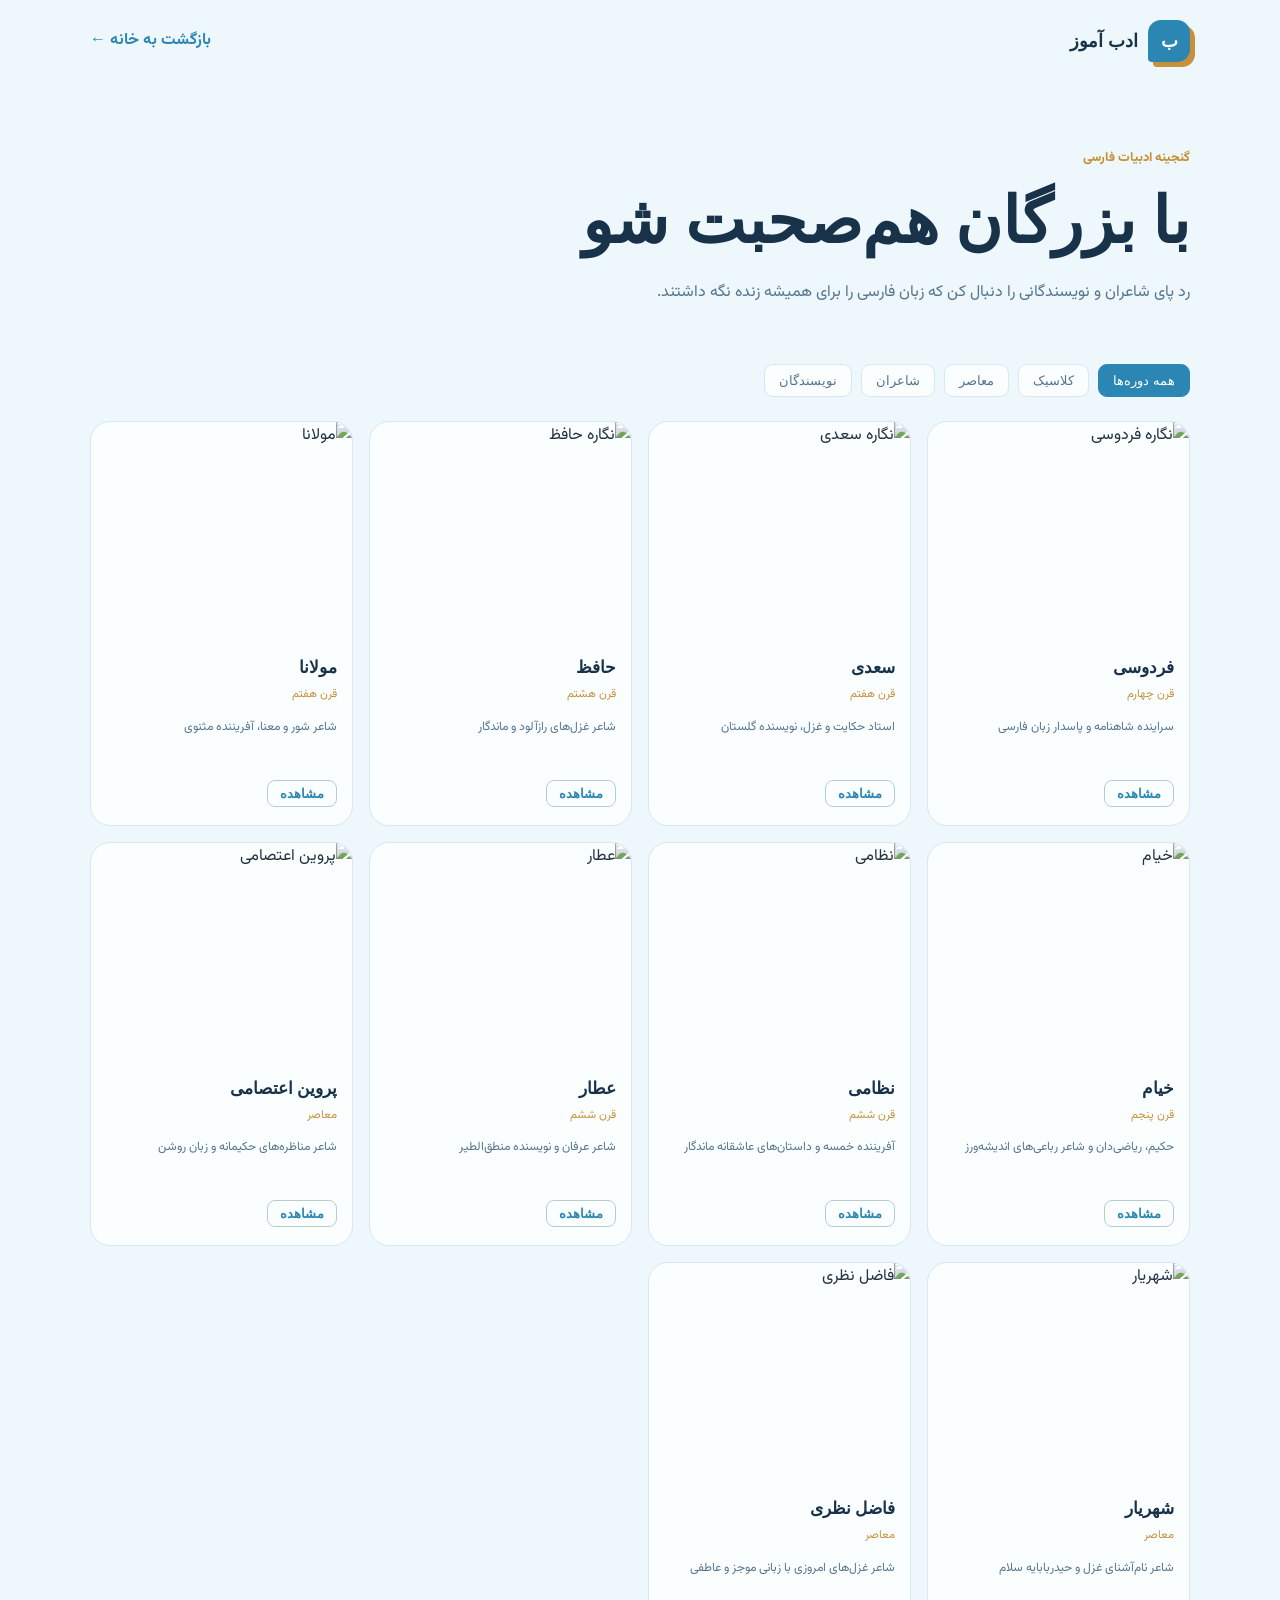
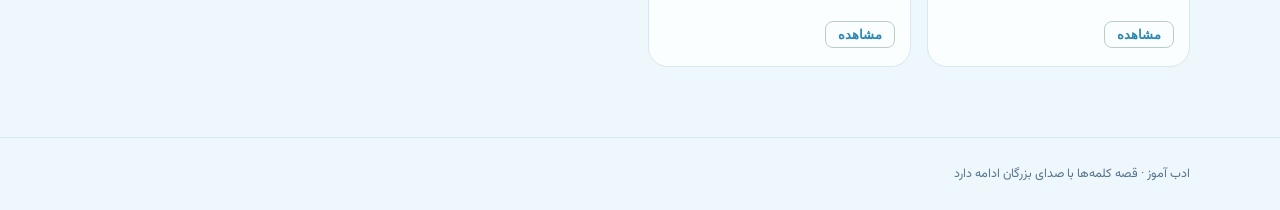
==== shayeran.html @ b0379f5a "start start project to github" ====
<!doctype html>
<html lang="fa" dir="rtl">

<head>
    <meta charset="UTF-8">
    <meta name="viewport" content="width=device-width, initial-scale=1.0">
    <title>شاعران و نویسندگان | ادب آموز</title>
    <link rel="preconnect" href="https://fonts.googleapis.com">
    <link rel="preconnect" href="https://fonts.gstatic.com" crossorigin>
    <link
        href="https://fonts.googleapis.com/css2?family=Estedad:wght@400;500;600;700;800&family=Vazirmatn:wght@400;500;600;700;800&display=swap"
        rel="stylesheet">
    <link rel="stylesheet" href="css/shay-eran.css">
</head>

<body>
    <header>
        <div class="shell nav"><a class="brand" href="/"><span class="mark">ب</span> ادب آموز</a><a class="back"
                href="/">بازگشت به خانه ←</a></div>
    </header>
    <main>
        <section class="shell intro">
            <div class="eyebrow">گنجینه ادبیات فارسی</div>
            <h1>با <span class="coral-text">بزرگان</span> هم‌صحبت شو</h1>
            <p>رد پای شاعران و نویسندگانی را دنبال کن که زبان فارسی را برای همیشه زنده نگه داشتند.</p>
        </section>
        <section class="shell">
            <div class="filters"><button class="filter active">همه دوره‌ها</button><button
                    class="filter">کلاسیک</button><button class="filter">معاصر</button><button
                    class="filter">شاعران</button><button class="filter">نویسندگان</button></div>
            <div class="grid">
                <article class="person"><img
                        src="https://commons.wikimedia.org/wiki/Special:FilePath/FerdowsiFartur.jpg?width=600"
                        alt="نگاره فردوسی" width="600" height="220" loading="lazy" decoding="async">
                    <div class="body">
                        <h2>فردوسی</h2><span class="period">قرن چهارم</span>
                        <p>سراینده شاهنامه و پاسدار زبان فارسی</p><button class="view">مشاهده</button>
                    </div>
                </article>
                <article class="person"><img
                        src="https://commons.wikimedia.org/wiki/Special:FilePath/Saadi_-_Il_Roseto,_I_(page_1_crop).jpg?width=600"
                        alt="نگاره سعدی" width="600" height="220" loading="lazy" decoding="async">
                    <div class="body">
                        <h2>سعدی</h2><span class="period">قرن هفتم</span>
                        <p>استاد حکایت و غزل، نویسنده گلستان</p><button class="view">مشاهده</button>
                    </div>
                </article>
                <article class="person"><img
                        src="https://commons.wikimedia.org/wiki/Special:FilePath/Chama_al-Din_Muhammad_Hafiz.jpg?width=600"
                        alt="نگاره حافظ" width="600" height="220" loading="lazy" decoding="async">
                    <div class="body">
                        <h2>حافظ</h2><span class="period">قرن هشتم</span>
                        <p>شاعر غزل‌های رازآلود و ماندگار</p><button class="view">مشاهده</button>
                    </div>
                </article>
                <article class="person"><img
                        src="https://images.unsplash.com/photo-1577083552431-6e5fd01988c5?w=600&q=80" alt="مولانا"
                        width="600" height="220" loading="lazy" decoding="async">
                    <div class="body">
                        <h2>مولانا</h2><span class="period">قرن هفتم</span>
                        <p>شاعر شور و معنا، آفریننده مثنوی</p><button class="view">مشاهده</button>
                    </div>
                </article>
                <article class="person"><img
                        src="https://images.unsplash.com/photo-1500534623283-312aade485b7?w=600&q=80" alt="خیام"
                        width="600" height="220" loading="lazy" decoding="async">
                    <div class="body">
                        <h2>خیام</h2><span class="period">قرن پنجم</span>
                        <p>حکیم، ریاضی‌دان و شاعر رباعی‌های اندیشه‌ورز</p><button class="view">مشاهده</button>
                    </div>
                </article>
                <article class="person"><img src="https://images.unsplash.com/photo-1544947950-fa07a98d237f?w=600&q=80"
                        alt="نظامی" width="600" height="220" loading="lazy" decoding="async">
                    <div class="body">
                        <h2>نظامی</h2><span class="period">قرن ششم</span>
                        <p>آفریننده خمسه و داستان‌های عاشقانه ماندگار</p><button class="view">مشاهده</button>
                    </div>
                </article>
                <article class="person"><img
                        src="https://images.unsplash.com/photo-1519682337058-a94d519337bc?w=600&q=80" alt="عطار"
                        width="600" height="220" loading="lazy" decoding="async">
                    <div class="body">
                        <h2>عطار</h2><span class="period">قرن ششم</span>
                        <p>شاعر عرفان و نویسنده منطق‌الطیر</p><button class="view">مشاهده</button>
                    </div>
                </article>
                <article class="person"><img
                        src="https://images.unsplash.com/photo-1499750310107-5fef28a66643?w=600&q=80"
                        alt="پروین اعتصامی" width="600" height="220" loading="lazy" decoding="async">
                    <div class="body">
                        <h2>پروین اعتصامی</h2><span class="period">معاصر</span>
                        <p>شاعر مناظره‌های حکیمانه و زبان روشن</p><button class="view">مشاهده</button>
                    </div>
                </article>
                <article class="person"><img
                        src="https://images.unsplash.com/photo-1500534623283-312aade485b7?w=600&q=80" alt="شهریار"
                        width="600" height="220" loading="lazy" decoding="async">
                    <div class="body">
                        <h2>شهریار</h2><span class="period">معاصر</span>
                        <p>شاعر نام‌آشنای غزل و حیدربابایه سلام</p><button class="view">مشاهده</button>
                    </div>
                </article>
                <article class="person"><img
                        src="https://images.unsplash.com/photo-1499750310107-5fef28a66643?w=600&q=80" alt="فاضل نظری"
                        width="600" height="220" loading="lazy" decoding="async">
                    <div class="body">
                        <h2>فاضل نظری</h2><span class="period">معاصر</span>
                        <p>شاعر غزل‌های امروزی با زبانی موجز و عاطفی</p><button class="view">مشاهده</button>
                    </div>
                </article>
            </div>
        </section>
    </main>
    <footer class="footer">
        <div class="shell">ادب آموز · قصه کلمه‌ها با صدای بزرگان ادامه دارد</div>
    </footer>
</body>
<script src="js/persian-numbers.js"></script>

</html>
---- css/shay-eran.css ----
:root {
            --ink: #18324a;
            --soft: #55758d;
            --cream: #eef7fb;
            --paper: #fbfeff;
            --line: #d7e8f1;
            --teal: #2b86b3;
            --gold: #c6913a;
            --coral: #d76e54;
            --shadow: 0 18px 45px #1f39321a
        }

        * {
            box-sizing: border-box
        }

        body {
            margin: 0;
            background: var(--cream);
            color: var(--ink);
            font: 16px/1.8 Vazirmatn, sans-serif
        }

        a {
            color: inherit;
            text-decoration: none
        }

        .shell {
            width: min(1100px, calc(100% - 32px));
            margin: auto
        }

        .nav {
            height: 82px;
            display: flex;
            align-items: center;
            justify-content: space-between
        }

        .brand {
            display: flex;
            align-items: center;
            gap: 10px;
            font: 800 1.15rem Estedad
        }

        .mark {
            display: grid;
            place-items: center;
            width: 42px;
            height: 42px;
            background: var(--teal);
            color: #fff;
            border-radius: 13px 13px 13px 4px;
            box-shadow: 5px 5px var(--gold)
        }

        .back {
            color: var(--teal);
            font-weight: 700
        }

        .intro {
            padding: 65px 0 40px
        }

        .eyebrow {
            color: var(--gold);
            font-size: .8rem;
            font-weight: 800
        }

        .intro h1 {
            font: 800 clamp(2.3rem, 5vw, 4.2rem)/1.3 Estedad;
            margin: 10px 0
        }

        .intro p {
            color: var(--soft);
            max-width: 560px
        }

        .filters {
            display: flex;
            gap: 9px;
            margin-bottom: 24px;
            flex-wrap: wrap
        }

        .filter {
            border: 1px solid var(--line);
            background: var(--paper);
            color: var(--soft);
            border-radius: 9px;
            padding: 8px 14px;
            cursor: pointer
        }

        .filter.active,
        .filter:hover {
            background: var(--teal);
            border-color: var(--teal);
            color: #fff
        }

        .grid {
            display: grid;
            grid-template-columns: repeat(4, 1fr);
            gap: 16px;
            padding-bottom: 70px
        }

        .person {
            background: var(--paper);
            border: 1px solid var(--line);
            border-radius: 20px;
            overflow: hidden;
            transition: .2s
        }

        .person:hover {
            transform: translateY(-5px);
            box-shadow: var(--shadow)
        }

        .person img {
            display: block;
            width: 100%;
            height: 220px;
            object-fit: cover;
            filter: saturate(.75) sepia(.12)
        }

        .body {
            padding: 15px
        }

        .body h2 {
            font: 700 1.05rem Estedad;
            margin: 0 0 2px
        }

        .period {
            color: var(--gold);
            font-size: .72rem
        }

        .body p {
            font-size: .76rem;
            color: var(--soft);
            margin: 8px 0 14px;
            min-height: 49px
        }

        .view {
            border: 1px solid #b8cec5;
            color: var(--teal);
            background: transparent;
            border-radius: 8px;
            padding: 5px 12px;
            font-weight: 700;
            cursor: pointer
        }

        .view:hover {
            background: var(--teal);
            color: #fff
        }

        .footer {
            border-top: 1px solid var(--line);
            padding: 25px 0;
            color: var(--soft);
            font-size: .78rem
        }

        @media(max-width:800px) {
            .grid {
                grid-template-columns: repeat(2, 1fr)
            }
        }

        @media(max-width:470px) {
            .grid {
                grid-template-columns: 1fr
            }

            .person img {
                height: 240px
            }
        }
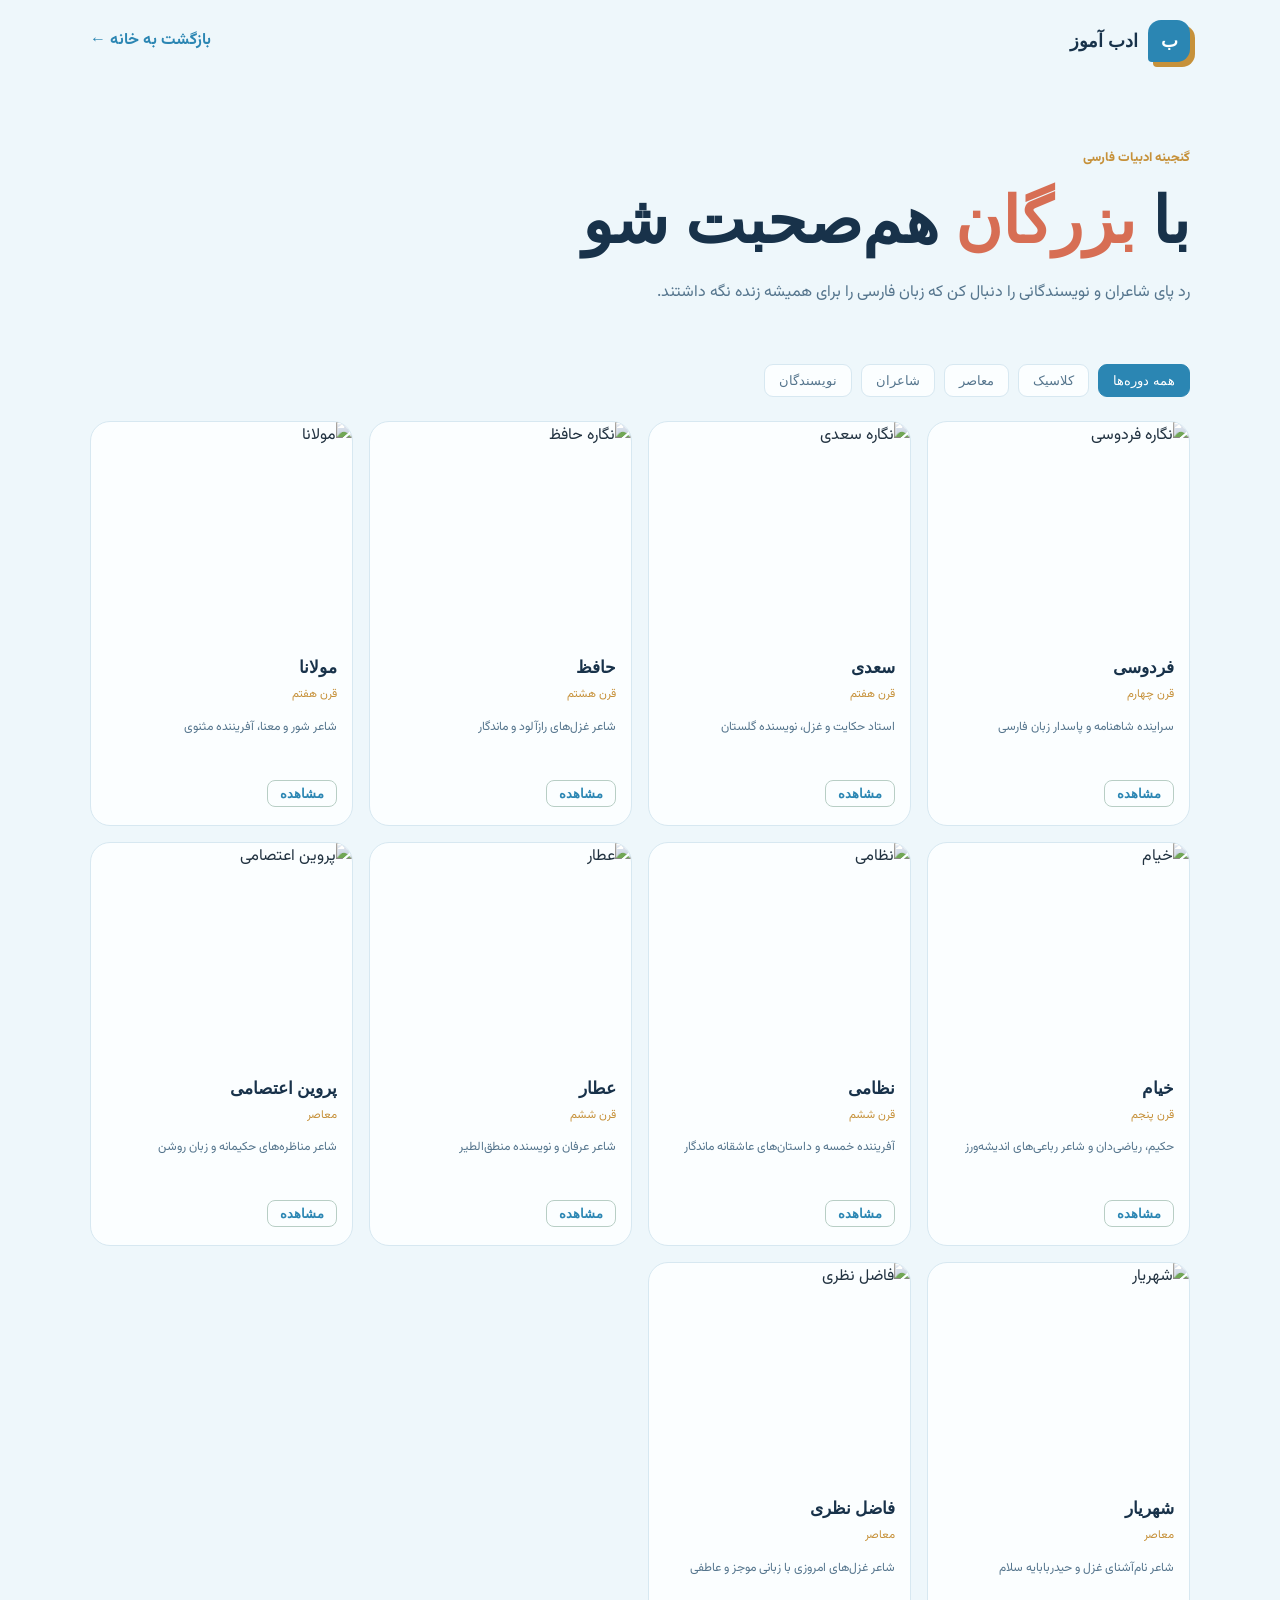
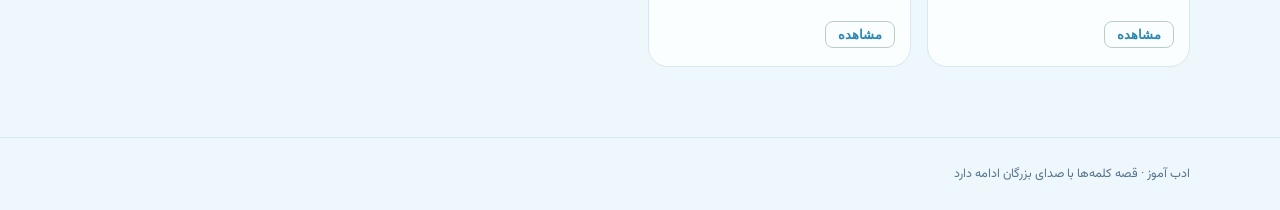
==== commit df19b1fb: "feat(poets): drive shayeran page from CMS and enable era/category filters Co-authored-by: muhammd <m" ====
--- a/shayeran.html
+++ b/shayeran.html
@@ -15,8 +15,8 @@
 
 <body>
     <header>
-        <div class="shell nav"><a class="brand" href="/"><span class="mark">ب</span> ادب آموز</a><a class="back"
-                href="/">بازگشت به خانه ←</a></div>
+        <div class="shell nav"><a class="brand" href="./"><span class="mark">ب</span> ادب آموز</a><a class="back"
+                href="./">بازگشت به خانه ←</a></div>
     </header>
     <main>
         <section class="shell intro">
@@ -25,96 +25,182 @@
             <p>رد پای شاعران و نویسندگانی را دنبال کن که زبان فارسی را برای همیشه زنده نگه داشتند.</p>
         </section>
         <section class="shell">
-            <div class="filters"><button class="filter active">همه دوره‌ها</button><button
-                    class="filter">کلاسیک</button><button class="filter">معاصر</button><button
-                    class="filter">شاعران</button><button class="filter">نویسندگان</button></div>
-            <div class="grid">
-                <article class="person"><img
+            <div class="filters" id="filters" role="group" aria-label="فیلتر شاعران و نویسندگان">
+                <button class="filter active" type="button" data-filter="all">همه دوره‌ها</button>
+                <button class="filter" type="button" data-filter="classical">کلاسیک</button>
+                <button class="filter" type="button" data-filter="contemporary">معاصر</button>
+                <button class="filter" type="button" data-filter="poet">شاعران</button>
+                <button class="filter" type="button" data-filter="writer">نویسندگان</button>
+            </div>
+            <div class="grid" id="peopleGrid">
+                <article class="person" data-era="classical" data-category="poet"><img
                         src="https://commons.wikimedia.org/wiki/Special:FilePath/FerdowsiFartur.jpg?width=600"
                         alt="نگاره فردوسی" width="600" height="220" loading="lazy" decoding="async">
                     <div class="body">
                         <h2>فردوسی</h2><span class="period">قرن چهارم</span>
-                        <p>سراینده شاهنامه و پاسدار زبان فارسی</p><button class="view">مشاهده</button>
-                    </div>
-                </article>
-                <article class="person"><img
+                        <p>سراینده شاهنامه و پاسدار زبان فارسی</p><button class="view" type="button">مشاهده</button>
+                    </div>
+                </article>
+                <article class="person" data-era="classical" data-category="poet"><img
                         src="https://commons.wikimedia.org/wiki/Special:FilePath/Saadi_-_Il_Roseto,_I_(page_1_crop).jpg?width=600"
                         alt="نگاره سعدی" width="600" height="220" loading="lazy" decoding="async">
                     <div class="body">
                         <h2>سعدی</h2><span class="period">قرن هفتم</span>
-                        <p>استاد حکایت و غزل، نویسنده گلستان</p><button class="view">مشاهده</button>
-                    </div>
-                </article>
-                <article class="person"><img
+                        <p>استاد حکایت و غزل، نویسنده گلستان</p><button class="view" type="button">مشاهده</button>
+                    </div>
+                </article>
+                <article class="person" data-era="classical" data-category="poet"><img
                         src="https://commons.wikimedia.org/wiki/Special:FilePath/Chama_al-Din_Muhammad_Hafiz.jpg?width=600"
                         alt="نگاره حافظ" width="600" height="220" loading="lazy" decoding="async">
                     <div class="body">
                         <h2>حافظ</h2><span class="period">قرن هشتم</span>
-                        <p>شاعر غزل‌های رازآلود و ماندگار</p><button class="view">مشاهده</button>
-                    </div>
-                </article>
-                <article class="person"><img
+                        <p>شاعر غزل‌های رازآلود و ماندگار</p><button class="view" type="button">مشاهده</button>
+                    </div>
+                </article>
+                <article class="person" data-era="classical" data-category="poet"><img
                         src="https://images.unsplash.com/photo-1577083552431-6e5fd01988c5?w=600&q=80" alt="مولانا"
                         width="600" height="220" loading="lazy" decoding="async">
                     <div class="body">
                         <h2>مولانا</h2><span class="period">قرن هفتم</span>
-                        <p>شاعر شور و معنا، آفریننده مثنوی</p><button class="view">مشاهده</button>
-                    </div>
-                </article>
-                <article class="person"><img
+                        <p>شاعر شور و معنا، آفریننده مثنوی</p><button class="view" type="button">مشاهده</button>
+                    </div>
+                </article>
+                <article class="person" data-era="classical" data-category="poet"><img
                         src="https://images.unsplash.com/photo-1500534623283-312aade485b7?w=600&q=80" alt="خیام"
                         width="600" height="220" loading="lazy" decoding="async">
                     <div class="body">
                         <h2>خیام</h2><span class="period">قرن پنجم</span>
-                        <p>حکیم، ریاضی‌دان و شاعر رباعی‌های اندیشه‌ورز</p><button class="view">مشاهده</button>
-                    </div>
-                </article>
-                <article class="person"><img src="https://images.unsplash.com/photo-1544947950-fa07a98d237f?w=600&q=80"
-                        alt="نظامی" width="600" height="220" loading="lazy" decoding="async">
+                        <p>حکیم، ریاضی‌دان و شاعر رباعی‌های اندیشه‌ورز</p><button class="view"
+                            type="button">مشاهده</button>
+                    </div>
+                </article>
+                <article class="person" data-era="classical" data-category="poet"><img
+                        src="https://images.unsplash.com/photo-1544947950-fa07a98d237f?w=600&q=80" alt="نظامی"
+                        width="600" height="220" loading="lazy" decoding="async">
                     <div class="body">
                         <h2>نظامی</h2><span class="period">قرن ششم</span>
-                        <p>آفریننده خمسه و داستان‌های عاشقانه ماندگار</p><button class="view">مشاهده</button>
-                    </div>
-                </article>
-                <article class="person"><img
+                        <p>آفریننده خمسه و داستان‌های عاشقانه ماندگار</p><button class="view"
+                            type="button">مشاهده</button>
+                    </div>
+                </article>
+                <article class="person" data-era="classical" data-category="poet"><img
                         src="https://images.unsplash.com/photo-1519682337058-a94d519337bc?w=600&q=80" alt="عطار"
                         width="600" height="220" loading="lazy" decoding="async">
                     <div class="body">
                         <h2>عطار</h2><span class="period">قرن ششم</span>
-                        <p>شاعر عرفان و نویسنده منطق‌الطیر</p><button class="view">مشاهده</button>
-                    </div>
-                </article>
-                <article class="person"><img
+                        <p>شاعر عرفان و نویسنده منطق‌الطیر</p><button class="view" type="button">مشاهده</button>
+                    </div>
+                </article>
+                <article class="person" data-era="contemporary" data-category="poet"><img
                         src="https://images.unsplash.com/photo-1499750310107-5fef28a66643?w=600&q=80"
                         alt="پروین اعتصامی" width="600" height="220" loading="lazy" decoding="async">
                     <div class="body">
                         <h2>پروین اعتصامی</h2><span class="period">معاصر</span>
-                        <p>شاعر مناظره‌های حکیمانه و زبان روشن</p><button class="view">مشاهده</button>
-                    </div>
-                </article>
-                <article class="person"><img
+                        <p>شاعر مناظره‌های حکیمانه و زبان روشن</p><button class="view" type="button">مشاهده</button>
+                    </div>
+                </article>
+                <article class="person" data-era="contemporary" data-category="poet"><img
                         src="https://images.unsplash.com/photo-1500534623283-312aade485b7?w=600&q=80" alt="شهریار"
                         width="600" height="220" loading="lazy" decoding="async">
                     <div class="body">
                         <h2>شهریار</h2><span class="period">معاصر</span>
-                        <p>شاعر نام‌آشنای غزل و حیدربابایه سلام</p><button class="view">مشاهده</button>
-                    </div>
-                </article>
-                <article class="person"><img
+                        <p>شاعر نام‌آشنای غزل و حیدربابایه سلام</p><button class="view" type="button">مشاهده</button>
+                    </div>
+                </article>
+                <article class="person" data-era="contemporary" data-category="poet"><img
                         src="https://images.unsplash.com/photo-1499750310107-5fef28a66643?w=600&q=80" alt="فاضل نظری"
                         width="600" height="220" loading="lazy" decoding="async">
                     <div class="body">
                         <h2>فاضل نظری</h2><span class="period">معاصر</span>
-                        <p>شاعر غزل‌های امروزی با زبانی موجز و عاطفی</p><button class="view">مشاهده</button>
+                        <p>شاعر غزل‌های امروزی با زبانی موجز و عاطفی</p><button class="view"
+                            type="button">مشاهده</button>
                     </div>
                 </article>
             </div>
+            <p class="empty-people" id="emptyPeople" hidden>برای این فیلتر هنوز چهره‌ای ثبت نشده است.</p>
         </section>
     </main>
     <footer class="footer">
         <div class="shell">ادب آموز · قصه کلمه‌ها با صدای بزرگان ادامه دارد</div>
     </footer>
+    <script src="js/persian-numbers.js"></script>
+    <script>
+        const peopleGrid = document.getElementById('peopleGrid');
+        const emptyPeople = document.getElementById('emptyPeople');
+        const filterButtons = [...document.querySelectorAll('#filters .filter')];
+        let activeFilter = 'all';
+
+        const matchesFilter = (card, filter) => filter === 'all'
+            || card.dataset.era === filter
+            || card.dataset.category === filter;
+
+        const applyFilter = () => {
+            let visible = 0;
+            peopleGrid.querySelectorAll('.person').forEach(card => {
+                const shown = matchesFilter(card, activeFilter);
+                card.hidden = !shown;
+                if (shown) visible += 1;
+            });
+            emptyPeople.hidden = visible > 0;
+        };
+
+        filterButtons.forEach(button => button.addEventListener('click', () => {
+            activeFilter = button.dataset.filter;
+            filterButtons.forEach(other => other.classList.toggle('active', other === button));
+            applyFilter();
+        }));
+
+        peopleGrid.addEventListener('click', event => {
+            const button = event.target.closest('.view');
+            if (!button) return;
+            const card = button.closest('.person');
+            const expanded = card.classList.toggle('expanded');
+            button.textContent = expanded ? 'بستن' : 'مشاهده';
+        });
+
+        const buildCard = (person) => {
+            const card = document.createElement('article');
+            card.className = 'person';
+            card.dataset.era = person.era === 'contemporary' ? 'contemporary' : 'classical';
+            card.dataset.category = person.category === 'writer' ? 'writer' : 'poet';
+
+            const image = document.createElement('img');
+            image.src = person.image_url || '';
+            image.alt = `نگاره ${person.name || 'چهره ادبی'}`;
+            image.width = 600;
+            image.height = 220;
+            image.loading = 'lazy';
+            image.decoding = 'async';
+
+            const body = document.createElement('div');
+            body.className = 'body';
+            const name = document.createElement('h2');
+            name.textContent = person.name || '';
+            const period = document.createElement('span');
+            period.className = 'period';
+            period.textContent = person.period || (card.dataset.category === 'writer' ? 'نویسنده' : 'شاعر');
+            const biography = document.createElement('p');
+            biography.textContent = person.biography || '';
+            const view = document.createElement('button');
+            view.className = 'view';
+            view.type = 'button';
+            view.textContent = 'مشاهده';
+
+            body.append(name, period, biography, view);
+            card.append(image, body);
+            return card;
+        };
+
+        fetch('api/poets', { credentials: 'same-origin' })
+            .then(response => response.json())
+            .then(content => {
+                if (!Array.isArray(content.poets) || content.poets.length === 0) return;
+                peopleGrid.textContent = '';
+                content.poets.forEach(person => peopleGrid.append(buildCard(person)));
+                applyFilter();
+            })
+            .catch(() => { });
+    </script>
 </body>
-<script src="js/persian-numbers.js"></script>
-
-</html>+
+</html>
--- a/css/shay-eran.css
+++ b/css/shay-eran.css
@@ -82,6 +82,10 @@
             max-width: 560px
         }
 
+        .coral-text {
+            color: var(--coral)
+        }
+
         .filters {
             display: flex;
             gap: 9px;
@@ -151,7 +155,28 @@
             font-size: .76rem;
             color: var(--soft);
             margin: 8px 0 14px;
-            min-height: 49px
+            min-height: 49px;
+            display: -webkit-box;
+            -webkit-box-orient: vertical;
+            -webkit-line-clamp: 3;
+            line-clamp: 3;
+            overflow: hidden
+        }
+
+        .person.expanded .body p {
+            -webkit-line-clamp: unset;
+            line-clamp: unset;
+            overflow: visible
+        }
+
+        .empty-people {
+            margin: 0 0 70px;
+            padding: 28px;
+            text-align: center;
+            color: var(--soft);
+            background: var(--paper);
+            border: 1px dashed var(--line);
+            border-radius: 20px
         }
 
         .view {
